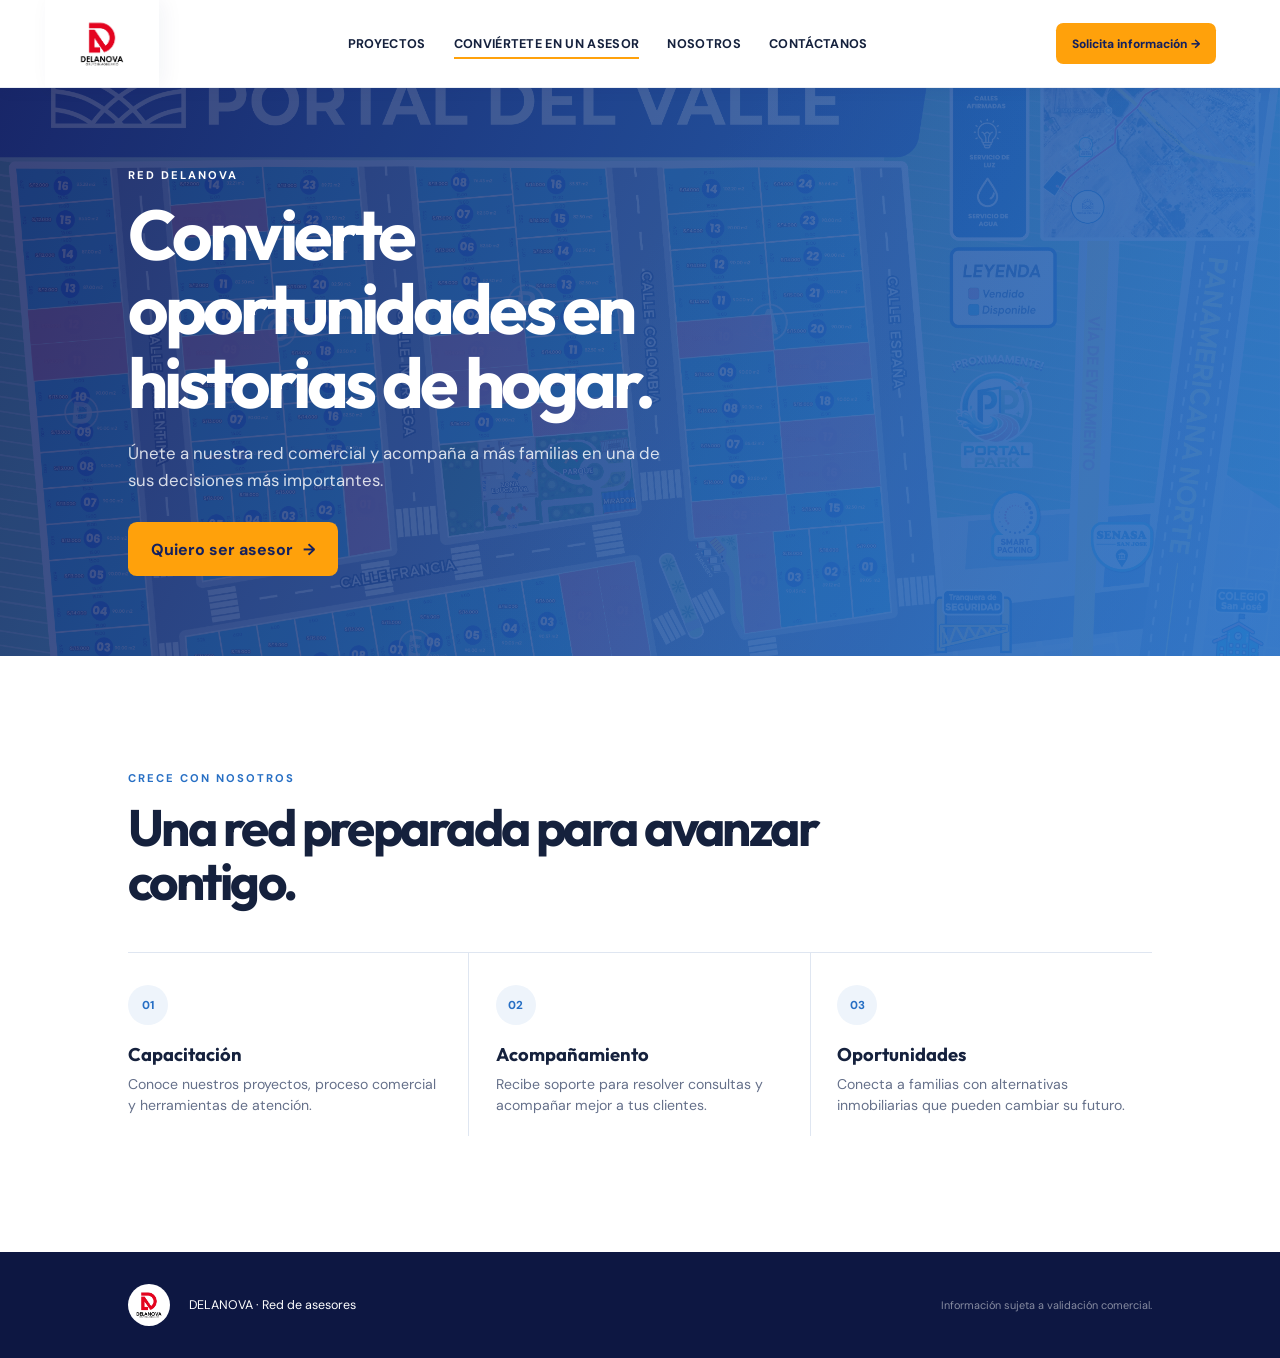
==== asesor.html @ 244ce4b4 "feat: menu header de subdirecciones a consultar de la Empresa DELANOVA" ====
<!doctype html>
<html lang="es">
  <head>
    <meta charset="UTF-8" /><meta name="viewport" content="width=device-width, initial-scale=1.0" />
    <meta name="description" content="Únete a la red de asesores inmobiliarios DELANOVA." />
    <title>Conviértete en un asesor | DELANOVA</title>
    <link rel="preconnect" href="https://fonts.googleapis.com" /><link rel="preconnect" href="https://fonts.gstatic.com" crossorigin />
    <link href="https://fonts.googleapis.com/css2?family=DM+Sans:wght@400;500;600;700&family=Outfit:wght@500;600;700;800&display=swap" rel="stylesheet" />
    <link rel="stylesheet" href="styles.css" />
  </head>
  <body>
    <a class="skip-link" href="#contenido">Ir al contenido</a>
    <header class="site-header"><a class="company-logo" href="index.html" aria-label="Inicio DELANOVA"><img src="DOCUMENTOS/LOGOEMPRESA.jpeg" alt="DELANOVA" /></a><nav aria-label="Navegación principal"><a href="proyectos.html">Proyectos</a><a class="is-current" aria-current="page" href="asesor.html">Conviértete en un asesor</a><a href="nosotros.html">Nosotros</a><a href="contacto.html">Contáctanos</a></nav><a class="header-cta" href="contacto.html">Solicita información <span aria-hidden="true">→</span></a><details class="mobile-menu"><summary aria-label="Abrir menú">☰</summary><div><a href="proyectos.html">Proyectos</a><a href="asesor.html">Conviértete en un asesor</a><a href="nosotros.html">Nosotros</a><a href="contacto.html">Contáctanos</a></div></details></header>
    <main id="contenido"><section class="subpage-hero advisor-hero"><div><p class="eyebrow">RED DELANOVA</p><h1>Convierte oportunidades en historias de hogar.</h1><p>Únete a nuestra red comercial y acompaña a más familias en una de sus decisiones más importantes.</p><a class="button button-primary" href="contacto.html">Quiero ser asesor <span aria-hidden="true">→</span></a></div></section>
      <section class="section"><div class="section-heading"><div><p class="eyebrow blue">CRECE CON NOSOTROS</p><h2>Una red preparada para avanzar contigo.</h2></div></div><div class="benefits-grid advisor-benefits"><article class="benefit-card"><span class="benefit-icon">01</span><h3>Capacitación</h3><p>Conoce nuestros proyectos, proceso comercial y herramientas de atención.</p></article><article class="benefit-card"><span class="benefit-icon">02</span><h3>Acompañamiento</h3><p>Recibe soporte para resolver consultas y acompañar mejor a tus clientes.</p></article><article class="benefit-card"><span class="benefit-icon">03</span><h3>Oportunidades</h3><p>Conecta a familias con alternativas inmobiliarias que pueden cambiar su futuro.</p></article></div></section>
    </main><footer><img src="DOCUMENTOS/LOGOEMPRESA.jpeg" alt="DELANOVA" /><p>DELANOVA · Red de asesores</p><p class="footer-note">Información sujeta a validación comercial.</p></footer>
  </body>
</html>
---- styles.css ----
:root { --orange:#ffa10b; --white:#fff; --blue:#276fc4; --navy:#14205e; --ink:#15213d; --muted:#65708a; --soft:#eef4fb; --line:#dfe6f1; --success:#24a66a; }
* { box-sizing:border-box; }
html { scroll-behavior:smooth; }
body { margin:0; font-family:"DM Sans",Arial,sans-serif; color:var(--ink); background:#fff; }
button,input { font:inherit; }
button { cursor:pointer; }
a { color:inherit; text-decoration:none; }
.skip-link { position:absolute; left:1rem; top:-4rem; padding:.75rem 1rem; z-index:20; color:#fff; background:var(--navy); border-radius:.5rem; }
.skip-link:focus { top:1rem; }
.site-header { min-height:88px; display:flex; align-items:center; justify-content:space-between; gap:1.5rem; padding:0 clamp(1.25rem,5vw,5.5rem); position:relative; z-index:10; color:var(--ink); background:#fff; border-bottom:1px solid #e9edf4; box-shadow:0 2px 15px rgba(20,32,94,.05); }
.company-logo { align-self:stretch; display:flex; align-items:center; padding:8px 1.2rem; margin-left:-1.2rem; background:#fff; box-shadow:5px 0 20px rgba(20,32,94,.05); }
.company-logo img { width:76px; height:64px; object-fit:contain; }
nav { display:flex; align-items:center; justify-content:center; gap:clamp(.9rem,2.2vw,2.1rem); font-size:.79rem; font-weight:700; text-transform:uppercase; letter-spacing:.025em; }
nav a { position:relative; padding:.45rem 0; } nav a:after { content:""; position:absolute; height:2px; inset:auto 0 0; background:var(--orange); transform:scaleX(0); transform-origin:left; transition:transform .2s ease; } nav a:hover:after,nav a.is-current:after { transform:scaleX(1); }
.header-cta { flex:0 0 auto; background:var(--orange); color:var(--navy); padding:.78rem 1rem; border-radius:.45rem; font-size:.75rem; font-weight:800; }
.mobile-menu { display:none; }
.hero { min-height:650px; position:relative; overflow:hidden; display:flex; align-items:center; padding:7rem clamp(1.25rem,10vw,10rem) 5rem; color:#fff; background:linear-gradient(120deg,#111c55 0%,#182966 50%,#276fc4 100%); }
.hero:after { content:""; position:absolute; inset:0; background:linear-gradient(90deg,rgba(12,23,67,.94) 0%,rgba(20,32,94,.74) 48%,rgba(20,32,94,.21) 100%); z-index:0; }
.hero-map { background:url('assets/plano-disponibilidad-26-agosto.png') center/cover no-repeat; opacity:.19; mix-blend-mode:screen; position:absolute; inset:0; filter:saturate(.7) contrast(1.1); }
.hero-copy,.hero-note,.hero-disclaimer { position:relative; z-index:1; }
.hero-copy { max-width:650px; }
.eyebrow { margin:0 0 1rem; letter-spacing:.18em; font-weight:700; font-size:.7rem; color:#fff; }
.eyebrow.blue { color:var(--blue); }
.project-logo { width:min(258px,65vw); height:88px; object-fit:contain; object-position:left center; mix-blend-mode:screen; margin:-.9rem 0 .25rem; }
h1,h2,h3 { font-family:Outfit,Arial,sans-serif; line-height:1.05; margin:0; }
h1 { font-size:clamp(2.85rem,6vw,5.5rem); letter-spacing:-.055em; max-width:650px; }
h2 { font-size:clamp(2.2rem,4vw,4rem); letter-spacing:-.05em; max-width:800px; }
.hero-text { margin:1.5rem 0 2rem; max-width:540px; font-size:1.08rem; line-height:1.6; color:rgba(255,255,255,.84); }
.hero-actions { display:flex; flex-wrap:wrap; gap:.75rem; }
.button { display:inline-flex; justify-content:center; align-items:center; gap:.65rem; padding:.95rem 1.35rem; border-radius:.55rem; font-weight:700; border:1px solid transparent; transition:transform .2s,background .2s; }
.button:hover { transform:translateY(-2px); }
.button-primary { background:var(--orange); color:var(--navy); }
.button-ghost { border-color:rgba(255,255,255,.55); color:#fff; }
.hero-note { position:absolute; right:clamp(1.25rem,6vw,6rem); bottom:7.8rem; width:218px; padding:1.25rem 1.35rem; border-left:3px solid var(--orange); background:rgba(10,21,68,.58); backdrop-filter:blur(8px); }
.note-label { margin:0; font-size:.82rem; opacity:.75; }.note-price { margin:.2rem 0; font-family:Outfit,sans-serif; font-size:1.75rem; font-weight:800; }.note-price sup { font-size:.65rem; color:var(--orange); }.note-detail { margin:0 0 .85rem; font-size:.76rem; opacity:.8; }.hero-note a { font-size:.78rem; font-weight:700; color:var(--orange); }.hero-disclaimer { position:absolute; bottom:2rem; left:clamp(1.25rem,10vw,10rem); margin:0; color:rgba(255,255,255,.55); font-size:.7rem; }
.section { padding:clamp(4.5rem,9vw,8.5rem) clamp(1.25rem,10vw,10rem); }
.project-section { display:grid; grid-template-columns:1fr 1fr; gap:1.5rem 5rem; }.intro-copy { margin:0; max-width:600px; color:var(--muted); line-height:1.7; font-size:1.05rem; align-self:end; }.benefits-grid { grid-column:1/-1; display:grid; grid-template-columns:repeat(4,1fr); border-top:1px solid var(--line); margin-top:2rem; }.benefit-card { padding:2rem 1.65rem 1.2rem 0; border-right:1px solid var(--line); }.benefit-card:not(:first-child) { padding-left:1.65rem; }.benefit-card:last-child { border:none; }.benefit-icon { display:inline-grid; place-items:center; width:36px; height:36px; border-radius:50%; color:var(--blue); background:var(--soft); font-size:1.25rem; }.benefit-card h3 { margin:1.2rem 0 .6rem; font-size:1.15rem; }.benefit-card p { margin:0; color:var(--muted); line-height:1.55; font-size:.88rem; }
.lots-section { background:#f7faff; }.section-heading { display:flex; justify-content:space-between; align-items:end; gap:2rem; margin-bottom:2.75rem; }.section-heading>p { max-width:360px; margin:0; color:var(--muted); line-height:1.6; }.lots-layout { display:grid; grid-template-columns:minmax(0,1.55fr) minmax(310px,.7fr); gap:1.5rem; align-items:start; }.plan-card { position:relative; background:#fff; border:1px solid var(--line); box-shadow:0 20px 35px rgba(30,53,105,.09); }.plan-toolbar { display:flex; align-items:center; gap:1rem; flex-wrap:wrap; padding:.9rem 1rem; font-size:.75rem; font-weight:700; border-bottom:1px solid var(--line); }.legend-dot { width:.65rem; height:.65rem; display:inline-block; border-radius:50%; margin-right:.25rem; vertical-align:-.05rem; }.available { background:#1aaed0; }.sold { background:#ed6059; }.plan-date { margin-left:auto; color:var(--muted); font-weight:500; }.plan-card>img { width:100%; aspect-ratio:1.58; object-fit:contain; display:block; background:#ececec; }.plan-zoom { position:absolute; z-index:2; right:1rem; top:3.5rem; background:rgba(20,32,94,.92); border:0; color:#fff; padding:.55rem .75rem; border-radius:.3rem; font-size:.72rem; font-weight:700; }.plan-caption { margin:0; padding:.8rem 1rem; font-size:.72rem; line-height:1.5; color:var(--muted); }.lot-selector { padding:1.4rem; background:var(--navy); color:#fff; }.selector-heading,.calculator-label { display:flex; gap:.7rem; align-items:flex-start; }.step-number { display:inline-grid; place-items:center; flex:0 0 24px; height:24px; border-radius:50%; font-size:.7rem; font-weight:800; background:var(--orange); color:var(--navy); }.selector-heading h3 { font-size:1.25rem; }.selector-heading p { margin:.3rem 0 1.1rem; font-size:.75rem; color:rgba(255,255,255,.65); }.lot-list { display:grid; gap:.55rem; }.lot-option { display:grid; grid-template-columns:1fr auto; align-items:center; text-align:left; padding:.8rem; color:#fff; border:1px solid rgba(255,255,255,.2); background:transparent; border-radius:.35rem; }.lot-option:hover,.lot-option.is-selected { color:var(--navy); border-color:var(--orange); background:var(--orange); }.lot-code { font-family:Outfit,sans-serif; font-weight:700; }.lot-area { font-size:.72rem; color:inherit; opacity:.72; }.lot-option strong { grid-column:2; grid-row:1/3; font-size:.85rem; }.selector-note { margin:1.15rem 0 0; padding-top:1rem; border-top:1px solid rgba(255,255,255,.17); color:rgba(255,255,255,.6); font-size:.68rem; line-height:1.5; }
.calculator-section { padding:clamp(4.5rem,9vw,8.5rem) clamp(1.25rem,10vw,10rem); display:grid; grid-template-columns:.75fr 1.25fr; gap:clamp(2rem,7vw,8rem); color:#fff; background:var(--navy); }.calculator-intro h2 { margin-bottom:1rem; }.calculator-intro>p:not(.eyebrow) { color:rgba(255,255,255,.72); line-height:1.65; max-width:440px; }.selected-lot-summary { width:min(330px,100%); display:flex; justify-content:space-between; align-items:end; padding:1rem 0; margin-top:2rem; border-top:1px solid rgba(255,255,255,.2); }.selected-lot-summary span { font-size:.75rem; color:rgba(255,255,255,.65); }.selected-lot-summary strong { font-family:Outfit,sans-serif; }.calculator { padding:clamp(1.2rem,3vw,2.1rem); background:#fff; color:var(--ink); border-radius:.6rem; }.calculator-block { margin:0 0 1.75rem; padding:0; border:0; }.calculator-label { align-items:center; margin-bottom:1rem; }.calculator-label label,.material-options legend { font-family:Outfit,sans-serif; font-weight:700; font-size:1.1rem; }.counter-grid { display:grid; grid-template-columns:repeat(3,1fr); gap:.7rem; }.counter-control { padding:.85rem; border:1px solid var(--line); border-radius:.4rem; }.counter-control>span { display:block; margin-bottom:.6rem; color:var(--muted); font-size:.72rem; }.counter-control>div { display:flex; align-items:center; justify-content:space-between; }.counter-button { width:27px; height:27px; display:grid; place-items:center; border:0; border-radius:50%; background:var(--soft); color:var(--blue); font-weight:700; }.counter-button:hover { background:var(--blue); color:#fff; }.counter-control output { font-weight:700; }.material-options legend { display:flex; align-items:center; gap:.7rem; margin-bottom:1rem; }.material-option { display:grid; grid-template-columns:auto 1fr auto; gap:.75rem; align-items:center; padding:.75rem; margin-bottom:.5rem; border:1px solid var(--line); border-radius:.4rem; cursor:pointer; }.material-option:has(input:checked) { border:2px solid var(--blue); background:#f7faff; }.material-option input { accent-color:var(--blue); }.material-option strong,.material-option small { display:block; }.material-option small { color:var(--muted); font-size:.7rem; margin-top:.16rem; }.material-option b { color:var(--blue); font-size:.73rem; }.estimate-card { margin:1.5rem 0 .8rem; padding:1.1rem 1.2rem; background:var(--soft); border-radius:.4rem; }.estimate-card p,.estimate-card span { margin:0; display:block; color:var(--muted); font-size:.72rem; }.estimate-card strong { display:block; margin:.2rem 0; color:var(--navy); font-family:Outfit,sans-serif; font-size:2rem; letter-spacing:-.04em; }.button-whatsapp { width:100%; border:0; background:var(--success); color:#fff; }.estimate-disclaimer { margin:1rem 0 0; color:var(--muted); text-align:center; font-size:.66rem; line-height:1.4; }
.location-section { display:grid; grid-template-columns:1fr .85fr; align-items:center; gap:4rem; }.location-section h2 { margin-bottom:1rem; }.location-section>div>p:not(.eyebrow) { max-width:510px; color:var(--muted); line-height:1.7; margin-bottom:1.75rem; }.location-card { padding:clamp(2rem,5vw,4rem); min-height:290px; color:#fff; background:linear-gradient(145deg,var(--blue),var(--navy)); }.location-pin { font-size:2rem; color:var(--orange); }.location-card h3 { margin:1.2rem 0 .45rem; font-size:1.45rem; }.location-card p { margin:0; max-width:250px; line-height:1.5; font-size:.9rem; opacity:.82; }.location-divider { margin:1.65rem 0 .8rem; border-top:1px solid rgba(255,255,255,.3); }.location-card small { opacity:.6; font-size:.7rem; }
footer { display:flex; align-items:center; gap:1.2rem; padding:2rem clamp(1.25rem,10vw,10rem); color:#fff; background:#0d1742; font-size:.78rem; } footer img { width:42px; height:42px; padding:2px; object-fit:contain; border-radius:50%; background:#fff; } footer p { margin:0; }.footer-note { margin-left:auto; color:rgba(255,255,255,.5); font-size:.68rem; }
.subpage-hero { min-height:420px; display:flex; align-items:center; padding:5rem clamp(1.25rem,10vw,10rem); color:#fff; background:linear-gradient(115deg,rgba(13,23,66,.94),rgba(20,32,94,.72)); position:relative; overflow:hidden; }.subpage-hero:after { content:""; position:absolute; inset:0; background:linear-gradient(125deg,transparent 45%,rgba(39,111,196,.45)); }.subpage-hero>div { position:relative; z-index:1; max-width:710px; }.subpage-hero h1 { font-size:clamp(2.75rem,5.5vw,5rem); }.subpage-hero p:not(.eyebrow) { max-width:560px; margin:1.25rem 0 0; font-size:1.05rem; line-height:1.65; color:rgba(255,255,255,.82); }.subpage-hero .button { margin-top:1.7rem; }.projects-hero:before,.advisor-hero:before,.about-hero:before { content:""; position:absolute; inset:0; background:url('assets/plano-disponibilidad-26-agosto.png') center/cover no-repeat; opacity:.16; mix-blend-mode:screen; }.advisor-hero { background:linear-gradient(115deg,#14205e,#276fc4); }.about-hero { background:linear-gradient(115deg,#111c55,#1d6cb8); }
.catalog-section { background:#f7faff; }.project-catalog { display:grid; grid-template-columns:repeat(2,minmax(0,1fr)); gap:1.5rem; }.project-card { overflow:hidden; background:#fff; border:1px solid var(--line); box-shadow:0 14px 30px rgba(30,53,105,.08); }.project-card-image { height:220px; display:grid; place-items:center; background:linear-gradient(145deg,#14205e,#276fc4); }.project-card-image img { width:155px; height:155px; object-fit:contain; background:#fff; }.project-card-soon .project-card-image { background:linear-gradient(145deg,#dfeafa,#eef4fb); color:var(--blue); font-family:Outfit,sans-serif; font-weight:700; font-size:1.4rem; }.project-card-body { padding:1.5rem; }.project-tag { display:inline-block; margin-bottom:.7rem; padding:.3rem .55rem; border-radius:99px; color:var(--blue); background:var(--soft); font-size:.67rem; font-weight:800; text-transform:uppercase; letter-spacing:.06em; }.project-card h3 { font-size:1.45rem; }.project-card p { margin:.6rem 0 1rem; color:var(--muted); font-size:.88rem; }.project-metrics { display:flex; align-items:center; justify-content:space-between; gap:1rem; padding:1rem 0; margin-bottom:.85rem; border-top:1px solid var(--line); border-bottom:1px solid var(--line); font-size:.78rem; }.project-metrics strong { color:var(--navy); }.text-link { color:var(--blue); font-size:.82rem; font-weight:800; }.catalog-note { color:var(--muted); font-size:.72rem; margin:1.25rem 0 0; }
.advisor-benefits { grid-template-columns:repeat(3,1fr); }.advisor-benefits .benefit-card:last-child { border-right:0; }.advisor-benefits .benefit-icon { width:40px; height:40px; font-size:.72rem; font-weight:800; }.about-layout { display:grid; grid-template-columns:1fr 1fr; gap:5rem; }.about-layout>div:last-child { color:var(--muted); line-height:1.75; }.about-layout p:first-child { margin-top:0; }.values-strip { display:grid; grid-template-columns:repeat(3,1fr); padding:0 clamp(1.25rem,10vw,10rem); color:#fff; background:var(--navy); }.values-strip>div { min-height:210px; padding:2.5rem 2rem; border-right:1px solid rgba(255,255,255,.2); }.values-strip>div:last-child { border-right:0; }.values-strip span { color:var(--orange); font-family:Outfit,sans-serif; font-weight:800; }.values-strip h3 { margin:.8rem 0 .4rem; font-size:1.35rem; }.values-strip p { margin:0; color:rgba(255,255,255,.65); font-size:.86rem; }
.contact-page { min-height:calc(100vh - 88px); display:grid; grid-template-columns:.9fr 1.1fr; background:var(--navy); }.contact-copy { display:flex; flex-direction:column; justify-content:center; padding:clamp(3rem,8vw,8rem) clamp(1.25rem,10vw,10rem); color:#fff; }.contact-copy h1 { font-size:clamp(2.6rem,5vw,4.8rem); }.contact-copy>p:not(.eyebrow) { max-width:450px; color:rgba(255,255,255,.75); line-height:1.65; }.contact-detail { display:grid; gap:.25rem; margin-top:2.2rem; padding-top:1rem; border-top:1px solid rgba(255,255,255,.22); }.contact-detail span { font-size:.72rem; color:rgba(255,255,255,.6); }.contact-detail strong { font-family:Outfit,sans-serif; }.contact-form { align-self:center; width:min(570px,100%); margin:clamp(2rem,6vw,5rem); padding:clamp(1.5rem,4vw,3rem); background:#fff; border-radius:.6rem; box-shadow:0 20px 50px rgba(0,0,0,.2); }.contact-form h2 { margin-bottom:1.5rem; font-size:2rem; }.contact-form label { display:grid; gap:.4rem; margin-bottom:1rem; color:var(--muted); font-size:.75rem; font-weight:700; }.contact-form input:not([type="checkbox"]),.contact-form select { width:100%; padding:.8rem; color:var(--ink); background:#fff; border:1px solid var(--line); border-radius:.3rem; outline-color:var(--blue); }.contact-form .form-check { display:flex; align-items:center; gap:.5rem; margin:1.15rem 0; font-weight:500; }.contact-form small { display:block; margin-top:1rem; color:var(--muted); font-size:.66rem; line-height:1.4; }
dialog { width:min(1100px,94vw); max-height:90vh; padding:0; color:var(--ink); border:0; border-radius:.5rem; box-shadow:0 20px 70px rgba(0,0,0,.45); } dialog::backdrop { background:rgba(8,16,49,.76); } .modal-top { display:flex; align-items:center; justify-content:space-between; padding:1rem 1.2rem; }.modal-top h2 { font-size:1.5rem; }.modal-top button { border:0; background:var(--soft); color:var(--navy); width:32px; height:32px; border-radius:50%; font-size:1.3rem; }.modal-top+img { width:100%; max-height:70vh; object-fit:contain; background:#eee; display:block; }.modal-top~p { margin:0; padding:.8rem 1.2rem 1rem; color:var(--muted); font-size:.75rem; }
@media (max-width:850px) { .site-header { min-height:70px; padding:0 1.25rem; }.company-logo { margin-left:0; padding:4px 0; box-shadow:none; }.company-logo img { width:65px; height:54px; }.header-cta { display:none; } nav { display:none; }.mobile-menu { display:block; position:relative; }.mobile-menu summary { list-style:none; display:grid; place-items:center; width:38px; height:38px; color:var(--navy); background:var(--soft); border-radius:.35rem; font-size:1.2rem; cursor:pointer; }.mobile-menu summary::-webkit-details-marker { display:none; }.mobile-menu>div { position:absolute; right:0; top:48px; display:grid; min-width:250px; padding:.5rem; color:var(--ink); background:#fff; border:1px solid var(--line); box-shadow:0 15px 35px rgba(20,32,94,.14); }.mobile-menu a { padding:.8rem .9rem; font-size:.8rem; font-weight:700; text-transform:uppercase; }.mobile-menu a:hover { color:var(--blue); background:var(--soft); }.hero { min-height:680px; padding:5rem 1.5rem 7rem; }.hero-note { right:1.5rem; bottom:5.4rem; }.hero-disclaimer { left:1.5rem; bottom:1.5rem; max-width:300px; }.project-section,.calculator-section,.location-section,.about-layout,.contact-page { grid-template-columns:1fr; }.benefits-grid { grid-template-columns:repeat(2,1fr); }.benefit-card:nth-child(2) { border-right:none; }.benefit-card:nth-child(3) { padding-left:0; }.lots-layout { grid-template-columns:1fr; }.section-heading { display:block; }.section-heading>p { margin-top:1rem; }.calculator-section { gap:2.5rem; }.calculator-intro h2 { max-width:540px; }.location-section { gap:2rem; }.subpage-hero { min-height:360px; padding:4rem 1.5rem; }.project-catalog { grid-template-columns:1fr; }.values-strip { grid-template-columns:1fr; padding:0 1.5rem; }.values-strip>div { min-height:auto; padding:1.7rem 0; border-right:0; border-bottom:1px solid rgba(255,255,255,.2); }.values-strip>div:last-child { border-bottom:0; }.contact-page { min-height:auto; }.contact-copy { padding:4rem 1.5rem 2.5rem; }.contact-form { margin:0 1.5rem 3rem; width:auto; } }
@media (max-width:520px) { h1 { font-size:3rem; }.hero { min-height:700px; }.hero-note { width:190px; }.benefits-grid,.counter-grid,.advisor-benefits { grid-template-columns:1fr; }.benefit-card,.benefit-card:not(:first-child),.benefit-card:nth-child(3) { padding:1.4rem 0; border-right:0; border-bottom:1px solid var(--line); }.benefit-card:last-child { border-bottom:0; }.plan-date { margin-left:0; width:100%; }.lot-option { padding:.75rem; }.material-option { grid-template-columns:auto 1fr; }.material-option b { grid-column:2; }.location-card { min-height:230px; } footer { flex-wrap:wrap; }.footer-note { width:100%; margin-left:0; } }
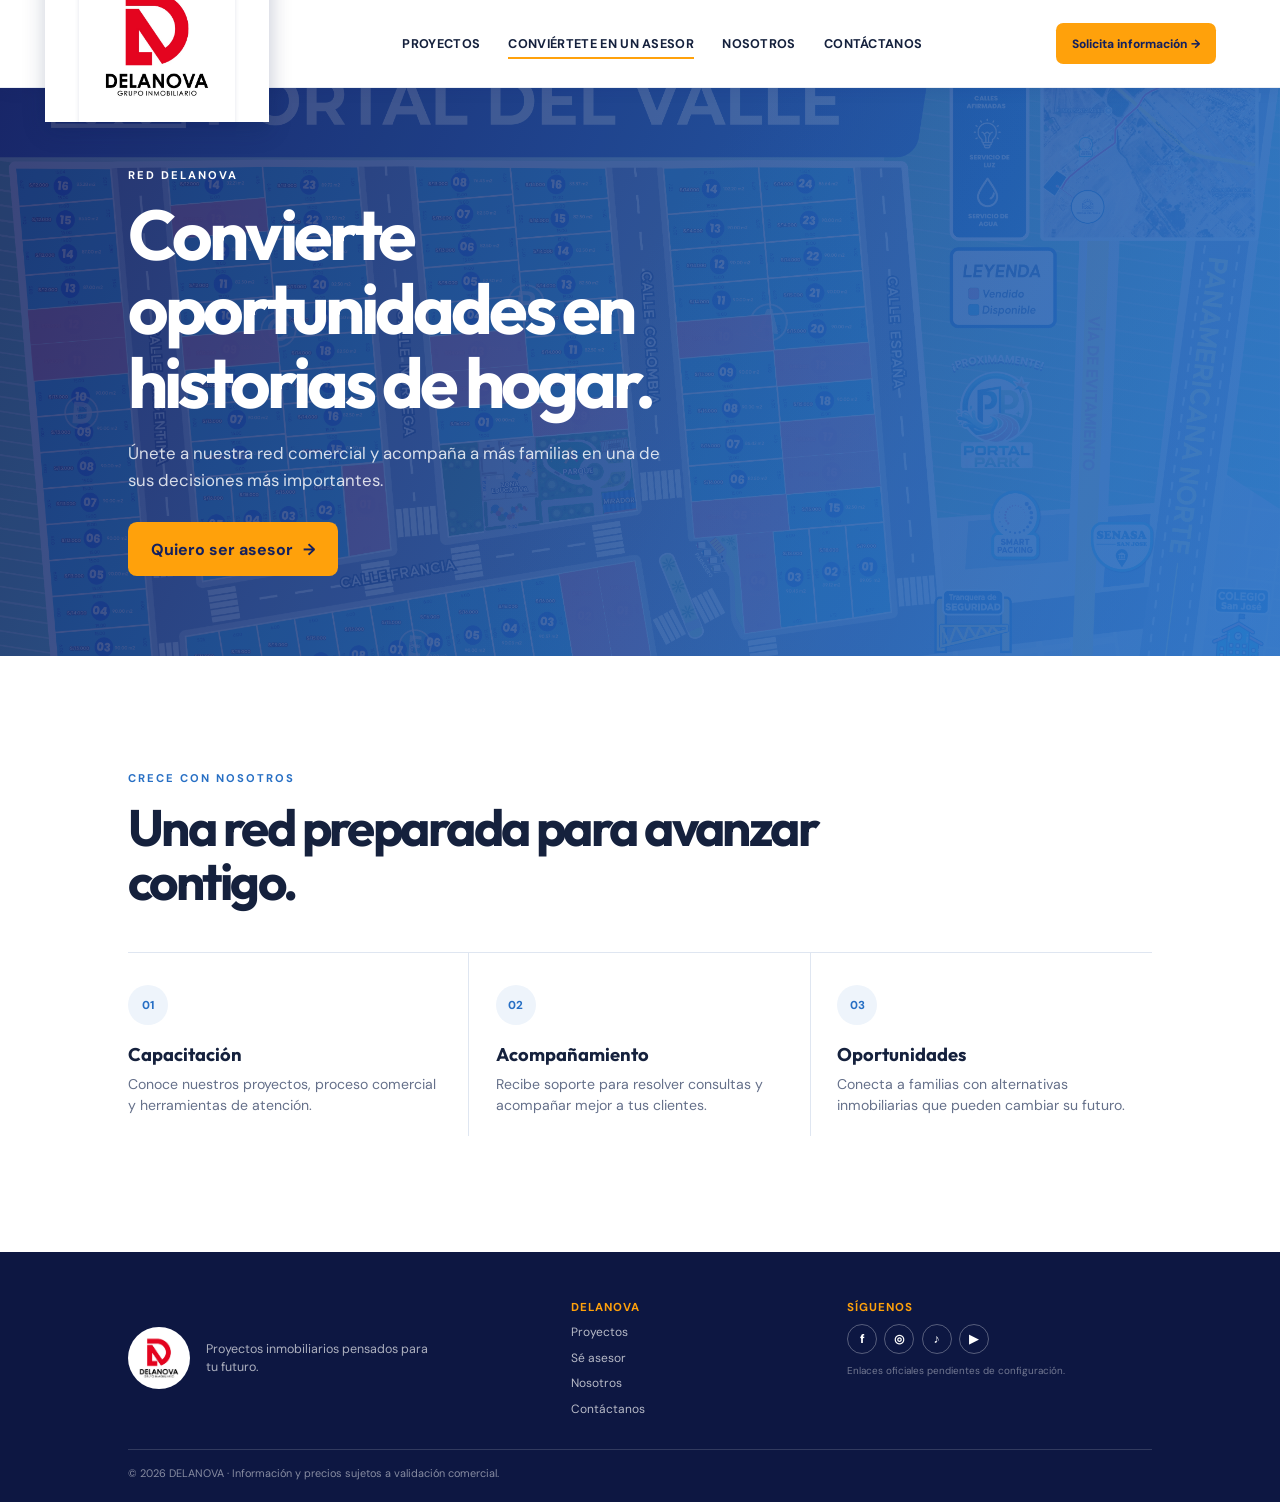
==== commit 8d7b67e5: "feat: footer global" ====
--- a/asesor.html
+++ b/asesor.html
@@ -13,6 +13,6 @@
     <header class="site-header"><a class="company-logo" href="index.html" aria-label="Inicio DELANOVA"><img src="DOCUMENTOS/LOGOEMPRESA.jpeg" alt="DELANOVA" /></a><nav aria-label="Navegación principal"><a href="proyectos.html">Proyectos</a><a class="is-current" aria-current="page" href="asesor.html">Conviértete en un asesor</a><a href="nosotros.html">Nosotros</a><a href="contacto.html">Contáctanos</a></nav><a class="header-cta" href="contacto.html">Solicita información <span aria-hidden="true">→</span></a><details class="mobile-menu"><summary aria-label="Abrir menú">☰</summary><div><a href="proyectos.html">Proyectos</a><a href="asesor.html">Conviértete en un asesor</a><a href="nosotros.html">Nosotros</a><a href="contacto.html">Contáctanos</a></div></details></header>
     <main id="contenido"><section class="subpage-hero advisor-hero"><div><p class="eyebrow">RED DELANOVA</p><h1>Convierte oportunidades en historias de hogar.</h1><p>Únete a nuestra red comercial y acompaña a más familias en una de sus decisiones más importantes.</p><a class="button button-primary" href="contacto.html">Quiero ser asesor <span aria-hidden="true">→</span></a></div></section>
       <section class="section"><div class="section-heading"><div><p class="eyebrow blue">CRECE CON NOSOTROS</p><h2>Una red preparada para avanzar contigo.</h2></div></div><div class="benefits-grid advisor-benefits"><article class="benefit-card"><span class="benefit-icon">01</span><h3>Capacitación</h3><p>Conoce nuestros proyectos, proceso comercial y herramientas de atención.</p></article><article class="benefit-card"><span class="benefit-icon">02</span><h3>Acompañamiento</h3><p>Recibe soporte para resolver consultas y acompañar mejor a tus clientes.</p></article><article class="benefit-card"><span class="benefit-icon">03</span><h3>Oportunidades</h3><p>Conecta a familias con alternativas inmobiliarias que pueden cambiar su futuro.</p></article></div></section>
-    </main><footer><img src="DOCUMENTOS/LOGOEMPRESA.jpeg" alt="DELANOVA" /><p>DELANOVA · Red de asesores</p><p class="footer-note">Información sujeta a validación comercial.</p></footer>
+    </main><footer><div class="footer-brand"><img src="DOCUMENTOS/LOGOEMPRESA.jpeg" alt="DELANOVA" /><p>Proyectos inmobiliarios pensados para tu futuro.</p></div><div class="footer-links"><strong>DELANOVA</strong><a href="proyectos.html">Proyectos</a><a href="asesor.html">Sé asesor</a><a href="nosotros.html">Nosotros</a><a href="contacto.html">Contáctanos</a></div><div class="footer-social"><strong>Síguenos</strong><div><a href="#" aria-label="Facebook de DELANOVA">f</a><a href="#" aria-label="Instagram de DELANOVA">◎</a><a href="#" aria-label="TikTok de DELANOVA">♪</a><a href="#" aria-label="YouTube de DELANOVA">▶</a></div><small>Enlaces oficiales pendientes de configuración.</small></div><p class="footer-note">© 2026 DELANOVA · Información y precios sujetos a validación comercial.</p></footer>
   </body>
 </html>
--- a/styles.css
+++ b/styles.css
@@ -7,21 +7,21 @@
 a { color:inherit; text-decoration:none; }
 .skip-link { position:absolute; left:1rem; top:-4rem; padding:.75rem 1rem; z-index:20; color:#fff; background:var(--navy); border-radius:.5rem; }
 .skip-link:focus { top:1rem; }
-.site-header { min-height:88px; display:flex; align-items:center; justify-content:space-between; gap:1.5rem; padding:0 clamp(1.25rem,5vw,5.5rem); position:relative; z-index:10; color:var(--ink); background:#fff; border-bottom:1px solid #e9edf4; box-shadow:0 2px 15px rgba(20,32,94,.05); }
-.company-logo { align-self:stretch; display:flex; align-items:center; padding:8px 1.2rem; margin-left:-1.2rem; background:#fff; box-shadow:5px 0 20px rgba(20,32,94,.05); }
-.company-logo img { width:76px; height:64px; object-fit:contain; }
+.site-header { height:88px; min-height:88px; display:flex; align-items:center; justify-content:space-between; gap:1.5rem; padding:0 clamp(1.25rem,5vw,5.5rem); position:sticky; top:0; overflow:visible; z-index:100; color:var(--ink); background:rgba(255,255,255,.97); border-bottom:1px solid #e9edf4; box-shadow:0 2px 15px rgba(20,32,94,.08); backdrop-filter:blur(12px); }
+.company-logo { flex:0 0 auto; align-self:auto; display:flex; align-items:center; height:156px; padding:8px 1.25rem; margin:0 0 0 -1.2rem; position:relative; z-index:1; background:#fff; box-shadow:0 9px 22px rgba(12,30,81,.19), 5px 0 20px rgba(20,32,94,.05); }
+.company-logo img { width:184px; height:156px; object-fit:contain; filter:drop-shadow(0 2px 2px rgba(20,32,94,.12)); }
 nav { display:flex; align-items:center; justify-content:center; gap:clamp(.9rem,2.2vw,2.1rem); font-size:.79rem; font-weight:700; text-transform:uppercase; letter-spacing:.025em; }
 nav a { position:relative; padding:.45rem 0; } nav a:after { content:""; position:absolute; height:2px; inset:auto 0 0; background:var(--orange); transform:scaleX(0); transform-origin:left; transition:transform .2s ease; } nav a:hover:after,nav a.is-current:after { transform:scaleX(1); }
 .header-cta { flex:0 0 auto; background:var(--orange); color:var(--navy); padding:.78rem 1rem; border-radius:.45rem; font-size:.75rem; font-weight:800; }
 .mobile-menu { display:none; }
-.hero { min-height:650px; position:relative; overflow:hidden; display:flex; align-items:center; padding:7rem clamp(1.25rem,10vw,10rem) 5rem; color:#fff; background:linear-gradient(120deg,#111c55 0%,#182966 50%,#276fc4 100%); }
+.hero { min-height:750px; position:relative; overflow:hidden; display:flex; align-items:center; padding:2.2rem clamp(1.25rem,10vw,10rem) 5rem; color:#fff; background:linear-gradient(120deg,#111c55 0%,#182966 50%,#276fc4 100%); }
 .hero:after { content:""; position:absolute; inset:0; background:linear-gradient(90deg,rgba(12,23,67,.94) 0%,rgba(20,32,94,.74) 48%,rgba(20,32,94,.21) 100%); z-index:0; }
 .hero-map { background:url('assets/plano-disponibilidad-26-agosto.png') center/cover no-repeat; opacity:.19; mix-blend-mode:screen; position:absolute; inset:0; filter:saturate(.7) contrast(1.1); }
 .hero-copy,.hero-note,.hero-disclaimer { position:relative; z-index:1; }
 .hero-copy { max-width:650px; }
 .eyebrow { margin:0 0 1rem; letter-spacing:.18em; font-weight:700; font-size:.7rem; color:#fff; }
 .eyebrow.blue { color:var(--blue); }
-.project-logo { width:min(258px,65vw); height:88px; object-fit:contain; object-position:left center; mix-blend-mode:screen; margin:-.9rem 0 .25rem; }
+.project-logo { width:min(510px,84vw); height:183px; object-fit:contain; object-position:left center; mix-blend-mode:screen; margin:-1.65rem 0 .45rem; filter:drop-shadow(0 5px 12px rgba(0,0,0,.24)); }
 h1,h2,h3 { font-family:Outfit,Arial,sans-serif; line-height:1.05; margin:0; }
 h1 { font-size:clamp(2.85rem,6vw,5.5rem); letter-spacing:-.055em; max-width:650px; }
 h2 { font-size:clamp(2.2rem,4vw,4rem); letter-spacing:-.05em; max-width:800px; }
@@ -35,14 +35,18 @@
 .note-label { margin:0; font-size:.82rem; opacity:.75; }.note-price { margin:.2rem 0; font-family:Outfit,sans-serif; font-size:1.75rem; font-weight:800; }.note-price sup { font-size:.65rem; color:var(--orange); }.note-detail { margin:0 0 .85rem; font-size:.76rem; opacity:.8; }.hero-note a { font-size:.78rem; font-weight:700; color:var(--orange); }.hero-disclaimer { position:absolute; bottom:2rem; left:clamp(1.25rem,10vw,10rem); margin:0; color:rgba(255,255,255,.55); font-size:.7rem; }
 .section { padding:clamp(4.5rem,9vw,8.5rem) clamp(1.25rem,10vw,10rem); }
 .project-section { display:grid; grid-template-columns:1fr 1fr; gap:1.5rem 5rem; }.intro-copy { margin:0; max-width:600px; color:var(--muted); line-height:1.7; font-size:1.05rem; align-self:end; }.benefits-grid { grid-column:1/-1; display:grid; grid-template-columns:repeat(4,1fr); border-top:1px solid var(--line); margin-top:2rem; }.benefit-card { padding:2rem 1.65rem 1.2rem 0; border-right:1px solid var(--line); }.benefit-card:not(:first-child) { padding-left:1.65rem; }.benefit-card:last-child { border:none; }.benefit-icon { display:inline-grid; place-items:center; width:36px; height:36px; border-radius:50%; color:var(--blue); background:var(--soft); font-size:1.25rem; }.benefit-card h3 { margin:1.2rem 0 .6rem; font-size:1.15rem; }.benefit-card p { margin:0; color:var(--muted); line-height:1.55; font-size:.88rem; }
+.amenities-section { display:grid; grid-template-columns:minmax(0,1fr) minmax(300px,.38fr); gap:clamp(2rem,6vw,6rem); align-items:start; }.amenities-main h2 { max-width:730px; }.amenities-intro { max-width:680px; color:var(--muted); line-height:1.7; font-size:1.03rem; }.amenities-grid { display:grid; grid-template-columns:repeat(3,1fr); gap:.75rem; margin-top:2.2rem; }.amenity { min-height:156px; padding:1.15rem; border:1px solid transparent; color:#fff; background:var(--navy); transition:transform .2s,box-shadow .2s; }.amenity:nth-child(3n+2) { background:var(--blue); }.amenity:nth-child(3n) { color:var(--navy); background:var(--orange); }.amenity:hover { transform:translateY(-3px); box-shadow:0 13px 28px rgba(30,53,105,.2); }.amenity-icon { display:grid; place-items:center; width:34px; height:34px; color:var(--navy); background:#fff; border-radius:50%; font-weight:800; }.amenity:nth-child(3n) .amenity-icon { color:var(--orange); background:var(--navy); }.amenity h3 { margin:.85rem 0 .38rem; font-size:1rem; }.amenity p { margin:0; color:rgba(255,255,255,.78); font-size:.74rem; line-height:1.45; }.amenity:nth-child(3n) p { color:rgba(20,32,94,.78); }.quick-contact { padding:1.8rem; color:#fff; background:linear-gradient(145deg,var(--navy),#276fc4); box-shadow:0 20px 35px rgba(20,32,94,.17); }.quick-contact h3 { margin:.35rem 0 .7rem; font-size:1.8rem; }.quick-contact>p:not(.eyebrow) { margin:0 0 1.25rem; color:rgba(255,255,255,.75); line-height:1.55; font-size:.86rem; }.quick-contact form { display:grid; gap:.85rem; }.quick-contact label { display:grid; gap:.35rem; font-size:.69rem; font-weight:700; }.quick-contact input,.quick-contact select { width:100%; padding:.75rem; border:0; border-radius:.25rem; color:var(--ink); background:#fff; outline-color:var(--orange); }.quick-contact .button { margin-top:.35rem; }.quick-contact small { display:block; margin-top:1rem; color:rgba(255,255,255,.64); font-size:.65rem; }
+.featured-projects { background:#f7faff; }.featured-grid { display:grid; grid-template-columns:repeat(2,minmax(0,1fr)); gap:1.5rem; }.featured-card { display:grid; grid-template-columns:.8fr 1.2fr; overflow:hidden; background:#fff; border:1px solid var(--line); }.featured-card-visual { min-height:270px; display:grid; place-items:center; background:linear-gradient(145deg,var(--navy),var(--blue)); }.featured-card-visual img { width:170px; height:170px; object-fit:contain; background:#fff; }.coming-project .featured-card-visual { color:var(--blue); background:var(--soft); font-family:Outfit,sans-serif; font-size:1.35rem; font-weight:800; }.featured-card-content { padding:1.55rem; }.featured-card-content>span { color:var(--blue); font-size:.68rem; font-weight:800; letter-spacing:.07em; text-transform:uppercase; }.featured-card h3 { margin:.55rem 0 .7rem; font-size:1.45rem; }.featured-card p { color:var(--muted); font-size:.84rem; line-height:1.6; }.brand-closing { display:grid; grid-template-columns:1fr 1fr; gap:5rem; padding:clamp(4.5rem,9vw,8rem) clamp(1.25rem,10vw,10rem); color:#fff; background:var(--navy); }.brand-closing h2 { max-width:700px; }.brand-closing>div:last-child { align-self:end; }.brand-closing>div:last-child p { max-width:500px; margin:0 0 1.5rem; color:rgba(255,255,255,.75); line-height:1.7; }
 .lots-section { background:#f7faff; }.section-heading { display:flex; justify-content:space-between; align-items:end; gap:2rem; margin-bottom:2.75rem; }.section-heading>p { max-width:360px; margin:0; color:var(--muted); line-height:1.6; }.lots-layout { display:grid; grid-template-columns:minmax(0,1.55fr) minmax(310px,.7fr); gap:1.5rem; align-items:start; }.plan-card { position:relative; background:#fff; border:1px solid var(--line); box-shadow:0 20px 35px rgba(30,53,105,.09); }.plan-toolbar { display:flex; align-items:center; gap:1rem; flex-wrap:wrap; padding:.9rem 1rem; font-size:.75rem; font-weight:700; border-bottom:1px solid var(--line); }.legend-dot { width:.65rem; height:.65rem; display:inline-block; border-radius:50%; margin-right:.25rem; vertical-align:-.05rem; }.available { background:#1aaed0; }.sold { background:#ed6059; }.plan-date { margin-left:auto; color:var(--muted); font-weight:500; }.plan-card>img { width:100%; aspect-ratio:1.58; object-fit:contain; display:block; background:#ececec; }.plan-zoom { position:absolute; z-index:2; right:1rem; top:3.5rem; background:rgba(20,32,94,.92); border:0; color:#fff; padding:.55rem .75rem; border-radius:.3rem; font-size:.72rem; font-weight:700; }.plan-caption { margin:0; padding:.8rem 1rem; font-size:.72rem; line-height:1.5; color:var(--muted); }.lot-selector { padding:1.4rem; background:var(--navy); color:#fff; }.selector-heading,.calculator-label { display:flex; gap:.7rem; align-items:flex-start; }.step-number { display:inline-grid; place-items:center; flex:0 0 24px; height:24px; border-radius:50%; font-size:.7rem; font-weight:800; background:var(--orange); color:var(--navy); }.selector-heading h3 { font-size:1.25rem; }.selector-heading p { margin:.3rem 0 1.1rem; font-size:.75rem; color:rgba(255,255,255,.65); }.lot-list { display:grid; gap:.55rem; }.lot-option { display:grid; grid-template-columns:1fr auto; align-items:center; text-align:left; padding:.8rem; color:#fff; border:1px solid rgba(255,255,255,.2); background:transparent; border-radius:.35rem; }.lot-option:hover,.lot-option.is-selected { color:var(--navy); border-color:var(--orange); background:var(--orange); }.lot-code { font-family:Outfit,sans-serif; font-weight:700; }.lot-area { font-size:.72rem; color:inherit; opacity:.72; }.lot-option strong { grid-column:2; grid-row:1/3; font-size:.85rem; }.selector-note { margin:1.15rem 0 0; padding-top:1rem; border-top:1px solid rgba(255,255,255,.17); color:rgba(255,255,255,.6); font-size:.68rem; line-height:1.5; }
+.home-details { display:none; }
 .calculator-section { padding:clamp(4.5rem,9vw,8.5rem) clamp(1.25rem,10vw,10rem); display:grid; grid-template-columns:.75fr 1.25fr; gap:clamp(2rem,7vw,8rem); color:#fff; background:var(--navy); }.calculator-intro h2 { margin-bottom:1rem; }.calculator-intro>p:not(.eyebrow) { color:rgba(255,255,255,.72); line-height:1.65; max-width:440px; }.selected-lot-summary { width:min(330px,100%); display:flex; justify-content:space-between; align-items:end; padding:1rem 0; margin-top:2rem; border-top:1px solid rgba(255,255,255,.2); }.selected-lot-summary span { font-size:.75rem; color:rgba(255,255,255,.65); }.selected-lot-summary strong { font-family:Outfit,sans-serif; }.calculator { padding:clamp(1.2rem,3vw,2.1rem); background:#fff; color:var(--ink); border-radius:.6rem; }.calculator-block { margin:0 0 1.75rem; padding:0; border:0; }.calculator-label { align-items:center; margin-bottom:1rem; }.calculator-label label,.material-options legend { font-family:Outfit,sans-serif; font-weight:700; font-size:1.1rem; }.counter-grid { display:grid; grid-template-columns:repeat(3,1fr); gap:.7rem; }.counter-control { padding:.85rem; border:1px solid var(--line); border-radius:.4rem; }.counter-control>span { display:block; margin-bottom:.6rem; color:var(--muted); font-size:.72rem; }.counter-control>div { display:flex; align-items:center; justify-content:space-between; }.counter-button { width:27px; height:27px; display:grid; place-items:center; border:0; border-radius:50%; background:var(--soft); color:var(--blue); font-weight:700; }.counter-button:hover { background:var(--blue); color:#fff; }.counter-control output { font-weight:700; }.material-options legend { display:flex; align-items:center; gap:.7rem; margin-bottom:1rem; }.material-option { display:grid; grid-template-columns:auto 1fr auto; gap:.75rem; align-items:center; padding:.75rem; margin-bottom:.5rem; border:1px solid var(--line); border-radius:.4rem; cursor:pointer; }.material-option:has(input:checked) { border:2px solid var(--blue); background:#f7faff; }.material-option input { accent-color:var(--blue); }.material-option strong,.material-option small { display:block; }.material-option small { color:var(--muted); font-size:.7rem; margin-top:.16rem; }.material-option b { color:var(--blue); font-size:.73rem; }.estimate-card { margin:1.5rem 0 .8rem; padding:1.1rem 1.2rem; background:var(--soft); border-radius:.4rem; }.estimate-card p,.estimate-card span { margin:0; display:block; color:var(--muted); font-size:.72rem; }.estimate-card strong { display:block; margin:.2rem 0; color:var(--navy); font-family:Outfit,sans-serif; font-size:2rem; letter-spacing:-.04em; }.button-whatsapp { width:100%; border:0; background:var(--success); color:#fff; }.estimate-disclaimer { margin:1rem 0 0; color:var(--muted); text-align:center; font-size:.66rem; line-height:1.4; }
 .location-section { display:grid; grid-template-columns:1fr .85fr; align-items:center; gap:4rem; }.location-section h2 { margin-bottom:1rem; }.location-section>div>p:not(.eyebrow) { max-width:510px; color:var(--muted); line-height:1.7; margin-bottom:1.75rem; }.location-card { padding:clamp(2rem,5vw,4rem); min-height:290px; color:#fff; background:linear-gradient(145deg,var(--blue),var(--navy)); }.location-pin { font-size:2rem; color:var(--orange); }.location-card h3 { margin:1.2rem 0 .45rem; font-size:1.45rem; }.location-card p { margin:0; max-width:250px; line-height:1.5; font-size:.9rem; opacity:.82; }.location-divider { margin:1.65rem 0 .8rem; border-top:1px solid rgba(255,255,255,.3); }.location-card small { opacity:.6; font-size:.7rem; }
-footer { display:flex; align-items:center; gap:1.2rem; padding:2rem clamp(1.25rem,10vw,10rem); color:#fff; background:#0d1742; font-size:.78rem; } footer img { width:42px; height:42px; padding:2px; object-fit:contain; border-radius:50%; background:#fff; } footer p { margin:0; }.footer-note { margin-left:auto; color:rgba(255,255,255,.5); font-size:.68rem; }
+footer { display:grid; grid-template-columns:1.35fr .8fr 1fr; gap:2rem; padding:3rem clamp(1.25rem,10vw,10rem) 1.4rem; color:#fff; background:#0d1742; font-size:.78rem; } footer img { width:62px; height:62px; padding:2px; object-fit:contain; border-radius:50%; background:#fff; } footer p { margin:0; }.footer-brand { display:flex; gap:1rem; align-items:center; max-width:300px; color:rgba(255,255,255,.66); line-height:1.45; }.footer-links,.footer-social { display:grid; align-content:start; gap:.6rem; }.footer-links strong,.footer-social strong { color:var(--orange); font-size:.72rem; text-transform:uppercase; letter-spacing:.08em; }.footer-links a { color:rgba(255,255,255,.7); font-size:.75rem; }.footer-links a:hover { color:#fff; }.footer-social>div { display:flex; gap:.45rem; }.footer-social>div a { display:grid; place-items:center; width:30px; height:30px; border:1px solid rgba(255,255,255,.3); border-radius:50%; font-weight:800; }.footer-social small { color:rgba(255,255,255,.42); font-size:.62rem; }.footer-note { grid-column:1/-1; padding-top:1rem; border-top:1px solid rgba(255,255,255,.15); color:rgba(255,255,255,.5); font-size:.68rem; }
 .subpage-hero { min-height:420px; display:flex; align-items:center; padding:5rem clamp(1.25rem,10vw,10rem); color:#fff; background:linear-gradient(115deg,rgba(13,23,66,.94),rgba(20,32,94,.72)); position:relative; overflow:hidden; }.subpage-hero:after { content:""; position:absolute; inset:0; background:linear-gradient(125deg,transparent 45%,rgba(39,111,196,.45)); }.subpage-hero>div { position:relative; z-index:1; max-width:710px; }.subpage-hero h1 { font-size:clamp(2.75rem,5.5vw,5rem); }.subpage-hero p:not(.eyebrow) { max-width:560px; margin:1.25rem 0 0; font-size:1.05rem; line-height:1.65; color:rgba(255,255,255,.82); }.subpage-hero .button { margin-top:1.7rem; }.projects-hero:before,.advisor-hero:before,.about-hero:before { content:""; position:absolute; inset:0; background:url('assets/plano-disponibilidad-26-agosto.png') center/cover no-repeat; opacity:.16; mix-blend-mode:screen; }.advisor-hero { background:linear-gradient(115deg,#14205e,#276fc4); }.about-hero { background:linear-gradient(115deg,#111c55,#1d6cb8); }
 .catalog-section { background:#f7faff; }.project-catalog { display:grid; grid-template-columns:repeat(2,minmax(0,1fr)); gap:1.5rem; }.project-card { overflow:hidden; background:#fff; border:1px solid var(--line); box-shadow:0 14px 30px rgba(30,53,105,.08); }.project-card-image { height:220px; display:grid; place-items:center; background:linear-gradient(145deg,#14205e,#276fc4); }.project-card-image img { width:155px; height:155px; object-fit:contain; background:#fff; }.project-card-soon .project-card-image { background:linear-gradient(145deg,#dfeafa,#eef4fb); color:var(--blue); font-family:Outfit,sans-serif; font-weight:700; font-size:1.4rem; }.project-card-body { padding:1.5rem; }.project-tag { display:inline-block; margin-bottom:.7rem; padding:.3rem .55rem; border-radius:99px; color:var(--blue); background:var(--soft); font-size:.67rem; font-weight:800; text-transform:uppercase; letter-spacing:.06em; }.project-card h3 { font-size:1.45rem; }.project-card p { margin:.6rem 0 1rem; color:var(--muted); font-size:.88rem; }.project-metrics { display:flex; align-items:center; justify-content:space-between; gap:1rem; padding:1rem 0; margin-bottom:.85rem; border-top:1px solid var(--line); border-bottom:1px solid var(--line); font-size:.78rem; }.project-metrics strong { color:var(--navy); }.text-link { color:var(--blue); font-size:.82rem; font-weight:800; }.catalog-note { color:var(--muted); font-size:.72rem; margin:1.25rem 0 0; }
 .advisor-benefits { grid-template-columns:repeat(3,1fr); }.advisor-benefits .benefit-card:last-child { border-right:0; }.advisor-benefits .benefit-icon { width:40px; height:40px; font-size:.72rem; font-weight:800; }.about-layout { display:grid; grid-template-columns:1fr 1fr; gap:5rem; }.about-layout>div:last-child { color:var(--muted); line-height:1.75; }.about-layout p:first-child { margin-top:0; }.values-strip { display:grid; grid-template-columns:repeat(3,1fr); padding:0 clamp(1.25rem,10vw,10rem); color:#fff; background:var(--navy); }.values-strip>div { min-height:210px; padding:2.5rem 2rem; border-right:1px solid rgba(255,255,255,.2); }.values-strip>div:last-child { border-right:0; }.values-strip span { color:var(--orange); font-family:Outfit,sans-serif; font-weight:800; }.values-strip h3 { margin:.8rem 0 .4rem; font-size:1.35rem; }.values-strip p { margin:0; color:rgba(255,255,255,.65); font-size:.86rem; }
 .contact-page { min-height:calc(100vh - 88px); display:grid; grid-template-columns:.9fr 1.1fr; background:var(--navy); }.contact-copy { display:flex; flex-direction:column; justify-content:center; padding:clamp(3rem,8vw,8rem) clamp(1.25rem,10vw,10rem); color:#fff; }.contact-copy h1 { font-size:clamp(2.6rem,5vw,4.8rem); }.contact-copy>p:not(.eyebrow) { max-width:450px; color:rgba(255,255,255,.75); line-height:1.65; }.contact-detail { display:grid; gap:.25rem; margin-top:2.2rem; padding-top:1rem; border-top:1px solid rgba(255,255,255,.22); }.contact-detail span { font-size:.72rem; color:rgba(255,255,255,.6); }.contact-detail strong { font-family:Outfit,sans-serif; }.contact-form { align-self:center; width:min(570px,100%); margin:clamp(2rem,6vw,5rem); padding:clamp(1.5rem,4vw,3rem); background:#fff; border-radius:.6rem; box-shadow:0 20px 50px rgba(0,0,0,.2); }.contact-form h2 { margin-bottom:1.5rem; font-size:2rem; }.contact-form label { display:grid; gap:.4rem; margin-bottom:1rem; color:var(--muted); font-size:.75rem; font-weight:700; }.contact-form input:not([type="checkbox"]),.contact-form select { width:100%; padding:.8rem; color:var(--ink); background:#fff; border:1px solid var(--line); border-radius:.3rem; outline-color:var(--blue); }.contact-form .form-check { display:flex; align-items:center; gap:.5rem; margin:1.15rem 0; font-weight:500; }.contact-form small { display:block; margin-top:1rem; color:var(--muted); font-size:.66rem; line-height:1.4; }
 dialog { width:min(1100px,94vw); max-height:90vh; padding:0; color:var(--ink); border:0; border-radius:.5rem; box-shadow:0 20px 70px rgba(0,0,0,.45); } dialog::backdrop { background:rgba(8,16,49,.76); } .modal-top { display:flex; align-items:center; justify-content:space-between; padding:1rem 1.2rem; }.modal-top h2 { font-size:1.5rem; }.modal-top button { border:0; background:var(--soft); color:var(--navy); width:32px; height:32px; border-radius:50%; font-size:1.3rem; }.modal-top+img { width:100%; max-height:70vh; object-fit:contain; background:#eee; display:block; }.modal-top~p { margin:0; padding:.8rem 1.2rem 1rem; color:var(--muted); font-size:.75rem; }
-@media (max-width:850px) { .site-header { min-height:70px; padding:0 1.25rem; }.company-logo { margin-left:0; padding:4px 0; box-shadow:none; }.company-logo img { width:65px; height:54px; }.header-cta { display:none; } nav { display:none; }.mobile-menu { display:block; position:relative; }.mobile-menu summary { list-style:none; display:grid; place-items:center; width:38px; height:38px; color:var(--navy); background:var(--soft); border-radius:.35rem; font-size:1.2rem; cursor:pointer; }.mobile-menu summary::-webkit-details-marker { display:none; }.mobile-menu>div { position:absolute; right:0; top:48px; display:grid; min-width:250px; padding:.5rem; color:var(--ink); background:#fff; border:1px solid var(--line); box-shadow:0 15px 35px rgba(20,32,94,.14); }.mobile-menu a { padding:.8rem .9rem; font-size:.8rem; font-weight:700; text-transform:uppercase; }.mobile-menu a:hover { color:var(--blue); background:var(--soft); }.hero { min-height:680px; padding:5rem 1.5rem 7rem; }.hero-note { right:1.5rem; bottom:5.4rem; }.hero-disclaimer { left:1.5rem; bottom:1.5rem; max-width:300px; }.project-section,.calculator-section,.location-section,.about-layout,.contact-page { grid-template-columns:1fr; }.benefits-grid { grid-template-columns:repeat(2,1fr); }.benefit-card:nth-child(2) { border-right:none; }.benefit-card:nth-child(3) { padding-left:0; }.lots-layout { grid-template-columns:1fr; }.section-heading { display:block; }.section-heading>p { margin-top:1rem; }.calculator-section { gap:2.5rem; }.calculator-intro h2 { max-width:540px; }.location-section { gap:2rem; }.subpage-hero { min-height:360px; padding:4rem 1.5rem; }.project-catalog { grid-template-columns:1fr; }.values-strip { grid-template-columns:1fr; padding:0 1.5rem; }.values-strip>div { min-height:auto; padding:1.7rem 0; border-right:0; border-bottom:1px solid rgba(255,255,255,.2); }.values-strip>div:last-child { border-bottom:0; }.contact-page { min-height:auto; }.contact-copy { padding:4rem 1.5rem 2.5rem; }.contact-form { margin:0 1.5rem 3rem; width:auto; } }
-@media (max-width:520px) { h1 { font-size:3rem; }.hero { min-height:700px; }.hero-note { width:190px; }.benefits-grid,.counter-grid,.advisor-benefits { grid-template-columns:1fr; }.benefit-card,.benefit-card:not(:first-child),.benefit-card:nth-child(3) { padding:1.4rem 0; border-right:0; border-bottom:1px solid var(--line); }.benefit-card:last-child { border-bottom:0; }.plan-date { margin-left:0; width:100%; }.lot-option { padding:.75rem; }.material-option { grid-template-columns:auto 1fr; }.material-option b { grid-column:2; }.location-card { min-height:230px; } footer { flex-wrap:wrap; }.footer-note { width:100%; margin-left:0; } }
+@media (max-width:850px) { .site-header { height:70px; min-height:70px; padding:0 1.25rem; }.company-logo { height:76px; margin:0; padding:5px .55rem; box-shadow:0 7px 17px rgba(12,30,81,.15); }.company-logo img { width:75px; height:62px; }.header-cta { display:none; } nav { display:none; }.mobile-menu { display:block; position:relative; }.mobile-menu summary { list-style:none; display:grid; place-items:center; width:38px; height:38px; color:var(--navy); background:var(--soft); border-radius:.35rem; font-size:1.2rem; cursor:pointer; }.mobile-menu summary::-webkit-details-marker { display:none; }.mobile-menu>div { position:absolute; right:0; top:48px; display:grid; min-width:250px; padding:.5rem; color:var(--ink); background:#fff; border:1px solid var(--line); box-shadow:0 15px 35px rgba(20,32,94,.14); }.mobile-menu a { padding:.8rem .9rem; font-size:.8rem; font-weight:700; text-transform:uppercase; }.mobile-menu a:hover { color:var(--blue); background:var(--soft); }.hero { min-height:680px; padding:3.7rem 1.5rem 7rem; }.project-logo { width:min(300px,82vw); height:108px; margin:-1rem 0 .25rem; }.hero-note { right:1.5rem; bottom:5.4rem; }.hero-disclaimer { left:1.5rem; bottom:1.5rem; max-width:300px; }.project-section,.calculator-section,.location-section,.about-layout,.contact-page { grid-template-columns:1fr; }.benefits-grid { grid-template-columns:repeat(2,1fr); }.benefit-card:nth-child(2) { border-right:none; }.benefit-card:nth-child(3) { padding-left:0; }.lots-layout { grid-template-columns:1fr; }.section-heading { display:block; }.section-heading>p { margin-top:1rem; }.calculator-section { gap:2.5rem; }.calculator-intro h2 { max-width:540px; }.location-section { gap:2rem; }.subpage-hero { min-height:360px; padding:4rem 1.5rem; }.project-catalog { grid-template-columns:1fr; }.values-strip { grid-template-columns:1fr; padding:0 1.5rem; }.values-strip>div { min-height:auto; padding:1.7rem 0; border-right:0; border-bottom:1px solid rgba(255,255,255,.2); }.values-strip>div:last-child { border-bottom:0; }.contact-page { min-height:auto; }.contact-copy { padding:4rem 1.5rem 2.5rem; }.contact-form { margin:0 1.5rem 3rem; width:auto; } }
+@media (max-width:850px) { .amenities-section,.brand-closing { grid-template-columns:1fr; }.amenities-grid { grid-template-columns:repeat(2,1fr); }.quick-contact { max-width:520px; }.featured-grid { grid-template-columns:1fr; }.featured-card { grid-template-columns:.7fr 1.3fr; } footer { grid-template-columns:repeat(2,1fr); } }
+@media (max-width:520px) { h1 { font-size:3rem; }.hero { min-height:700px; }.hero-note { width:190px; }.benefits-grid,.counter-grid,.advisor-benefits,.amenities-grid { grid-template-columns:1fr; }.benefit-card,.benefit-card:not(:first-child),.benefit-card:nth-child(3) { padding:1.4rem 0; border-right:0; border-bottom:1px solid var(--line); }.benefit-card:last-child { border-bottom:0; }.plan-date { margin-left:0; width:100%; }.lot-option { padding:.75rem; }.material-option { grid-template-columns:auto 1fr; }.material-option b { grid-column:2; }.location-card { min-height:230px; }.featured-card { grid-template-columns:1fr; }.featured-card-visual { min-height:190px; } footer { grid-template-columns:1fr; } }
